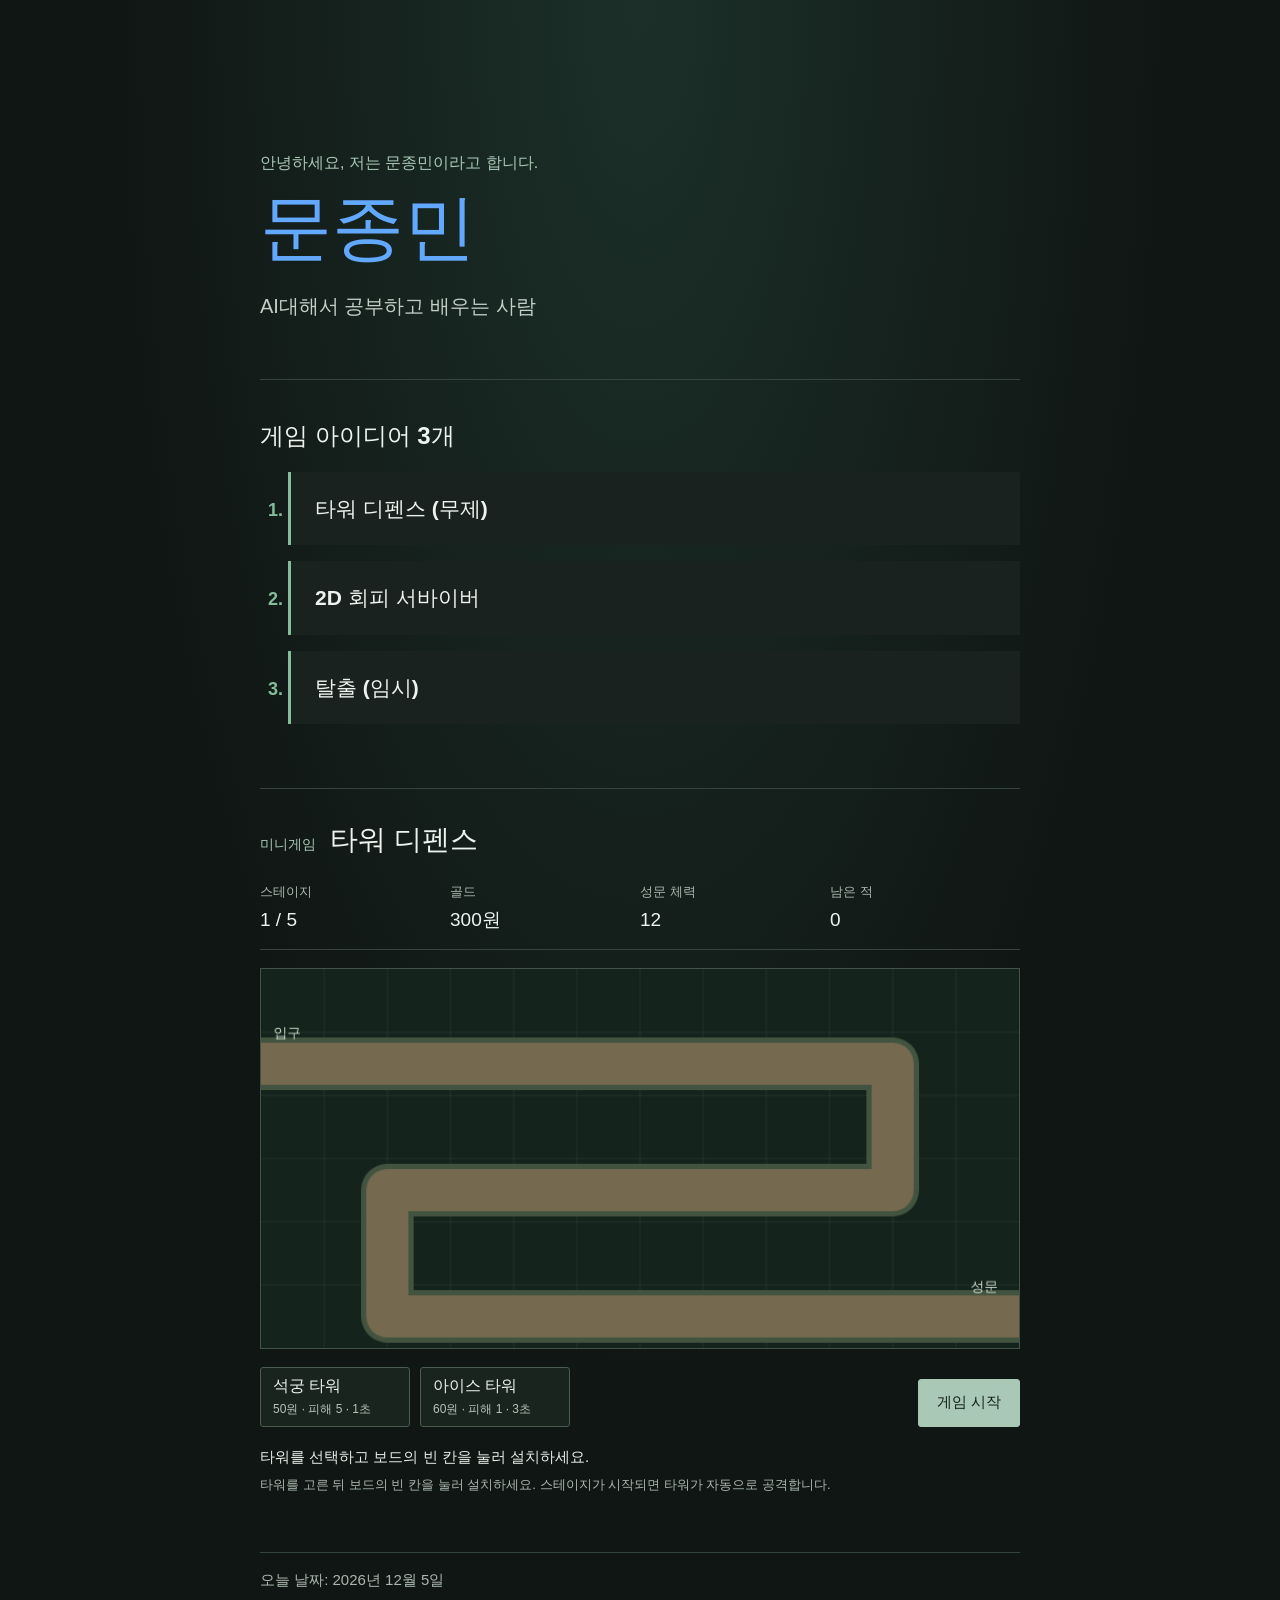
==== index.html @ 0490f5c3 "1장 자기소개 페이지 완성" ====
<!doctype html>
<html lang="ko">
  <head>
    <meta charset="UTF-8">
    <meta name="viewport" content="width=device-width, initial-scale=1.0">
    <meta name="theme-color" content="#101614">
    <title>문종민 | 자기소개</title>
    <link rel="stylesheet" href="style.css">
    <script src="script.js" defer></script>
  </head>
  <body>
    <main class="intro">
      <header class="intro__header">
        <p class="intro__eyebrow">안녕하세요, 저는 문종민이라고 합니다.</p>
        <h1 tabindex="0">문종민</h1>
        <p class="intro__summary" tabindex="0">AI대해서 공부하고 배우는 사람</p>
      </header>

      <section class="games" aria-labelledby="games-title">
        <h2 id="games-title">게임 아이디어 3개</h2>
        <ol class="idea-list">
          <li>
            <article class="game-idea" tabindex="0">
              <h3>타워 디펜스 (무제)</h3>
              <dl class="game-idea__details" aria-live="polite">
                <div class="game-idea__step" hidden>
                  <dt>한 줄 설명</dt>
                  <dd>몰려오는 적으로부터 타워를 지키는 것이 목표입니다.</dd>
                </div>
                <div class="game-idea__step" hidden>
                  <dt>플레이어가 하는 일</dt>
                  <dd>각 라운드에서 일정량의 골드를 획득하고, 골드를 사용해 적을 막습니다.</dd>
                </div>
                <div class="game-idea__step" hidden>
                  <dt>게임이 끝나는 조건</dt>
                  <dd>100개 스테이지를 모두 클리어하면 게임이 종료됩니다.</dd>
                </div>
              </dl>
            </article>
          </li>
          <li>
            <article class="game-idea" tabindex="0">
              <h3>2D 회피 서바이버</h3>
              <dl class="game-idea__details" aria-live="polite">
                <div class="game-idea__step" hidden>
                  <dt>한 줄 설명</dt>
                  <dd>마우스로 몰려오는 적을 피하고 포인트를 모아 스테이지에서 탈출하세요.</dd>
                </div>
                <div class="game-idea__step" hidden>
                  <dt>플레이어가 하는 일</dt>
                  <dd>스테이지를 클리어할수록 더 많은 몬스터가 등장합니다. 클리어 보상으로 재화를 얻고, 상점에서 플레이어를 강화하거나 적을 약화할 수 있습니다.</dd>
                </div>
                <div class="game-idea__step" hidden>
                  <dt>게임이 끝나는 조건</dt>
                  <dd>정해진 수 이상의 스테이지를 클리어하면 게임이 종료됩니다.</dd>
                </div>
              </dl>
            </article>
          </li>
          <li>
            <article class="game-idea" tabindex="0">
              <h3>탈출 (임시)</h3>
              <dl class="game-idea__details" aria-live="polite">
                <div class="game-idea__step" hidden>
                  <dt>한 줄 설명</dt>
                  <dd>지정된 장소에서 퀘스트를 진행하세요.</dd>
                </div>
                <div class="game-idea__step" hidden>
                  <dt>플레이어가 하는 일</dt>
                  <dd>정해진 장소로 이동해 미니게임 형태의 퀘스트를 수행하고, 탈출에 필요한 힌트를 얻습니다.</dd>
                </div>
                <div class="game-idea__step" hidden>
                  <dt>게임이 끝나는 조건</dt>
                  <dd>힌트를 바탕으로 정답을 찾아 탈출하면 게임이 종료됩니다.</dd>
                </div>
              </dl>
            </article>
          </li>
        </ol>
      </section>

      <section class="tower-defense" aria-labelledby="tower-defense-title">
        <header class="tower-defense__header">
          <p class="tower-defense__eyebrow">미니게임</p>
          <h2 id="tower-defense-title">타워 디펜스</h2>
        </header>

        <dl class="tower-defense__stats" aria-label="게임 상태">
          <div>
            <dt>스테이지</dt>
            <dd id="stage-value">1 / 5</dd>
          </div>
          <div>
            <dt>골드</dt>
            <dd><span id="gold-value">300</span>원</dd>
          </div>
          <div>
            <dt>성문 체력</dt>
            <dd id="health-value">12</dd>
          </div>
          <div>
            <dt>남은 적</dt>
            <dd id="enemy-value">0</dd>
          </div>
        </dl>

        <div class="tower-defense__board-wrap">
          <canvas id="tower-board" width="720" height="360" aria-label="타워를 배치하고 적을 막는 타워 디펜스 게임 보드">
            이 게임을 플레이하려면 캔버스를 지원하는 브라우저가 필요합니다.
          </canvas>
          <div class="tower-defense__overlay" id="game-overlay" hidden aria-live="polite">
            <p id="overlay-message"></p>
            <button class="tower-defense__button" id="overlay-restart" type="button" hidden>다시 시작</button>
          </div>
        </div>

        <div class="tower-defense__controls">
          <div class="tower-defense__tower-picker" aria-label="설치할 타워 선택">
            <button class="tower-defense__tower-button" type="button" data-tower="crossbow" aria-pressed="false">
              <span>석궁 타워</span>
              <small>50원 · 피해 5 · 1초</small>
            </button>
            <button class="tower-defense__tower-button" type="button" data-tower="ice" aria-pressed="false">
              <span>아이스 타워</span>
              <small>60원 · 피해 1 · 3초</small>
            </button>
          </div>
          <div class="tower-defense__actions">
            <button class="tower-defense__button tower-defense__button--primary" id="game-start" type="button">게임 시작</button>
            <button class="tower-defense__button" id="game-restart" type="button" hidden>다시 시작</button>
          </div>
        </div>

        <p class="tower-defense__status" id="game-status" role="status" aria-live="polite">타워를 선택하고 보드의 빈 칸을 눌러 설치하세요.</p>
        <p class="tower-defense__help">타워를 고른 뒤 보드의 빈 칸을 눌러 설치하세요. 스테이지가 시작되면 타워가 자동으로 공격합니다.</p>
      </section>

      <footer class="page-footer">
        <p>오늘 날짜: <time id="today-date"></time></p>
      </footer>
    </main>
  </body>
</html>
---- style.css ----
:root {
  color-scheme: dark;
  font-family: "Malgun Gothic", "Apple SD Gothic Neo", sans-serif;
  background: #101614;
  color: #edf3ee;
  font-synthesis: none;
  text-rendering: optimizeLegibility;
}

* {
  box-sizing: border-box;
}

body {
  min-width: 320px;
  min-height: 100vh;
  margin: 0;
  background: radial-gradient(ellipse at 50% 0%, #1c3029 0%, #101614 58%);
}

.intro {
  width: min(100% - 48px, 760px);
  margin: 0 auto;
  padding: clamp(88px, 17vh, 160px) 0 96px;
}

.intro__header {
  padding-bottom: 56px;
  border-bottom: 1px solid #35443d;
}

.intro__eyebrow {
  margin: 0 0 12px;
  color: #a9c8b6;
  font-size: 16px;
}

h1 {
  margin: 0;
  color: #63a8ff;
  font-size: 72px;
  line-height: 1.15;
  overflow-wrap: anywhere;
  cursor: pointer;
  transition: color 160ms ease;
}

h1.is-glitching {
  color: #ffffff;
  animation: text-noise 80ms steps(2, end) infinite;
}

.intro__summary {
  margin: 20px 0 0;
  color: #c2cec6;
  font-size: 20px;
  line-height: 1.7;
  cursor: pointer;
}

.intro__summary.is-glitching {
  animation: text-noise 80ms steps(2, end) infinite;
}

@keyframes text-noise {
  0% {
    text-shadow: 2px 0 #ff5470, -2px 0 #54d9ff;
  }

  50% {
    text-shadow: -2px 0 #ff5470, 2px 0 #54d9ff;
  }

  100% {
    text-shadow: 1px 1px #ff5470, -1px -1px #54d9ff;
  }
}

.games {
  padding-top: 40px;
}

.games h2 {
  margin: 0 0 20px;
  font-size: 24px;
}

.idea-list {
  display: grid;
  gap: 16px;
  margin: 0;
  padding-left: 28px;
}

.idea-list > li::marker {
  color: #83bd9a;
  font-size: 18px;
  font-weight: 700;
}

.game-idea {
  padding: 22px 24px;
  border-left: 3px solid #83bd9a;
  background: #19221e;
  cursor: pointer;
}

.game-idea:focus-visible {
  outline: 2px solid #83bd9a;
  outline-offset: 3px;
}

.game-idea h3 {
  margin: 0;
  color: #edf3ee;
  font-size: 21px;
  line-height: 1.4;
  overflow-wrap: anywhere;
}

.game-idea.is-glitching h3 {
  animation: text-noise 80ms steps(2, end) infinite;
}

.game-idea__details {
  display: none;
  gap: 14px;
  margin: 0;
}

.game-idea.is-active .game-idea__details {
  display: grid;
  margin-top: 20px;
}

.game-idea__details div {
  display: grid;
  grid-template-columns: 150px minmax(0, 1fr);
  gap: 16px;
  padding-top: 14px;
  border-top: 1px solid #35443d;
}

.game-idea__details .game-idea__step[hidden] {
  display: none;
}

.game-idea__details dt {
  color: #a9c8b6;
  font-size: 15px;
  font-weight: 700;
  line-height: 1.6;
}

.game-idea__details dd {
  margin: 0;
  color: #c2cec6;
  font-size: 16px;
  line-height: 1.7;
  overflow-wrap: anywhere;
}

.tower-defense {
  margin-top: 64px;
  padding-top: 32px;
  border-top: 1px solid #35443d;
}

.tower-defense__header {
  display: flex;
  align-items: baseline;
  gap: 14px;
}

.tower-defense__eyebrow {
  margin: 0;
  color: #a9c8b6;
  font-size: 14px;
}

.tower-defense__header h2 {
  margin: 0;
  color: #edf3ee;
  font-size: 28px;
}

.tower-defense__stats {
  display: grid;
  grid-template-columns: repeat(4, minmax(0, 1fr));
  margin: 24px 0 18px;
  padding: 0 0 16px;
  border-bottom: 1px solid #35443d;
}

.tower-defense__stats > div {
  display: grid;
  gap: 6px;
}

.tower-defense__stats dt {
  color: #a9b7ae;
  font-size: 13px;
}

.tower-defense__stats dd {
  margin: 0;
  color: #edf3ee;
  font-size: 19px;
  font-variant-numeric: tabular-nums;
}

.tower-defense__board-wrap {
  position: relative;
  overflow: hidden;
  border: 1px solid #425347;
  background: #14231c;
}

#tower-board {
  display: block;
  width: 100%;
  height: auto;
  aspect-ratio: 2 / 1;
  cursor: crosshair;
  touch-action: manipulation;
}

.tower-defense__overlay {
  position: absolute;
  inset: 0;
  display: grid;
  align-content: center;
  justify-items: center;
  gap: 16px;
  padding: 24px;
  background: rgb(10 17 13 / 86%);
  text-align: center;
}

.tower-defense__overlay[hidden] {
  display: none;
}

.tower-defense__overlay p {
  max-width: 28em;
  margin: 0;
  color: #edf3ee;
  font-size: 22px;
  line-height: 1.6;
}

.tower-defense__controls {
  display: flex;
  align-items: end;
  justify-content: space-between;
  gap: 16px;
  margin-top: 18px;
}

.tower-defense__tower-picker,
.tower-defense__actions {
  display: flex;
  flex-wrap: wrap;
  gap: 10px;
}

.tower-defense__tower-button,
.tower-defense__button {
  min-height: 48px;
  border: 1px solid #4a5b50;
  border-radius: 3px;
  background: #19241e;
  color: #edf3ee;
  font: inherit;
  cursor: pointer;
}

.tower-defense__tower-button {
  display: grid;
  justify-items: start;
  gap: 4px;
  min-width: 150px;
  padding: 8px 12px;
  text-align: left;
}

.tower-defense__tower-button small {
  color: #b5c4ba;
  font-size: 12px;
}

.tower-defense__tower-button:hover,
.tower-defense__button:hover:not(:disabled) {
  border-color: #a9c8b6;
}

.tower-defense__tower-button[aria-pressed="true"] {
  border-color: #f1c76b;
  background: #293024;
}

.tower-defense__button {
  padding: 10px 18px;
  font-size: 15px;
  font-weight: 700;
}

.tower-defense__button--primary {
  border-color: #a9c8b6;
  background: #a9c8b6;
  color: #14211a;
}

.tower-defense__button:disabled,
.tower-defense__tower-button:disabled {
  cursor: not-allowed;
  opacity: 0.55;
}

.tower-defense__button:focus-visible,
.tower-defense__tower-button:focus-visible {
  outline: 2px solid #f1c76b;
  outline-offset: 3px;
}

.tower-defense__status {
  min-height: 1.6em;
  margin: 18px 0 0;
  color: #e6eee8;
  font-size: 15px;
  line-height: 1.6;
}

.tower-defense__help {
  margin: 6px 0 0;
  color: #a9b7ae;
  font-size: 13px;
  line-height: 1.6;
}

.page-footer {
  margin-top: 56px;
  padding-top: 18px;
  border-top: 1px solid #35443d;
  color: #a9b7ae;
  font-size: 15px;
}

.page-footer p {
  margin: 0;
}

@media (max-width: 480px) {
  .intro {
    width: min(100% - 40px, 760px);
    padding-top: 88px;
  }

  .intro__header {
    padding-bottom: 40px;
  }

  h1 {
    font-size: 48px;
  }

  .intro__summary {
    font-size: 18px;
  }

  .idea-list {
    padding-left: 24px;
  }

  .game-idea {
    padding: 18px 16px;
  }

  .game-idea__details div {
    grid-template-columns: 1fr;
    gap: 4px;
  }

  .tower-defense__header {
    align-items: start;
    flex-direction: column;
    gap: 6px;
  }

  .tower-defense__stats {
    grid-template-columns: repeat(2, minmax(0, 1fr));
    row-gap: 16px;
  }

  .tower-defense__controls {
    align-items: stretch;
    flex-direction: column;
  }

  .tower-defense__tower-picker {
    display: grid;
    grid-template-columns: repeat(2, minmax(0, 1fr));
  }

  .tower-defense__tower-button {
    min-width: 0;
    width: 100%;
  }

  .tower-defense__actions,
  .tower-defense__actions .tower-defense__button {
    width: 100%;
  }
}
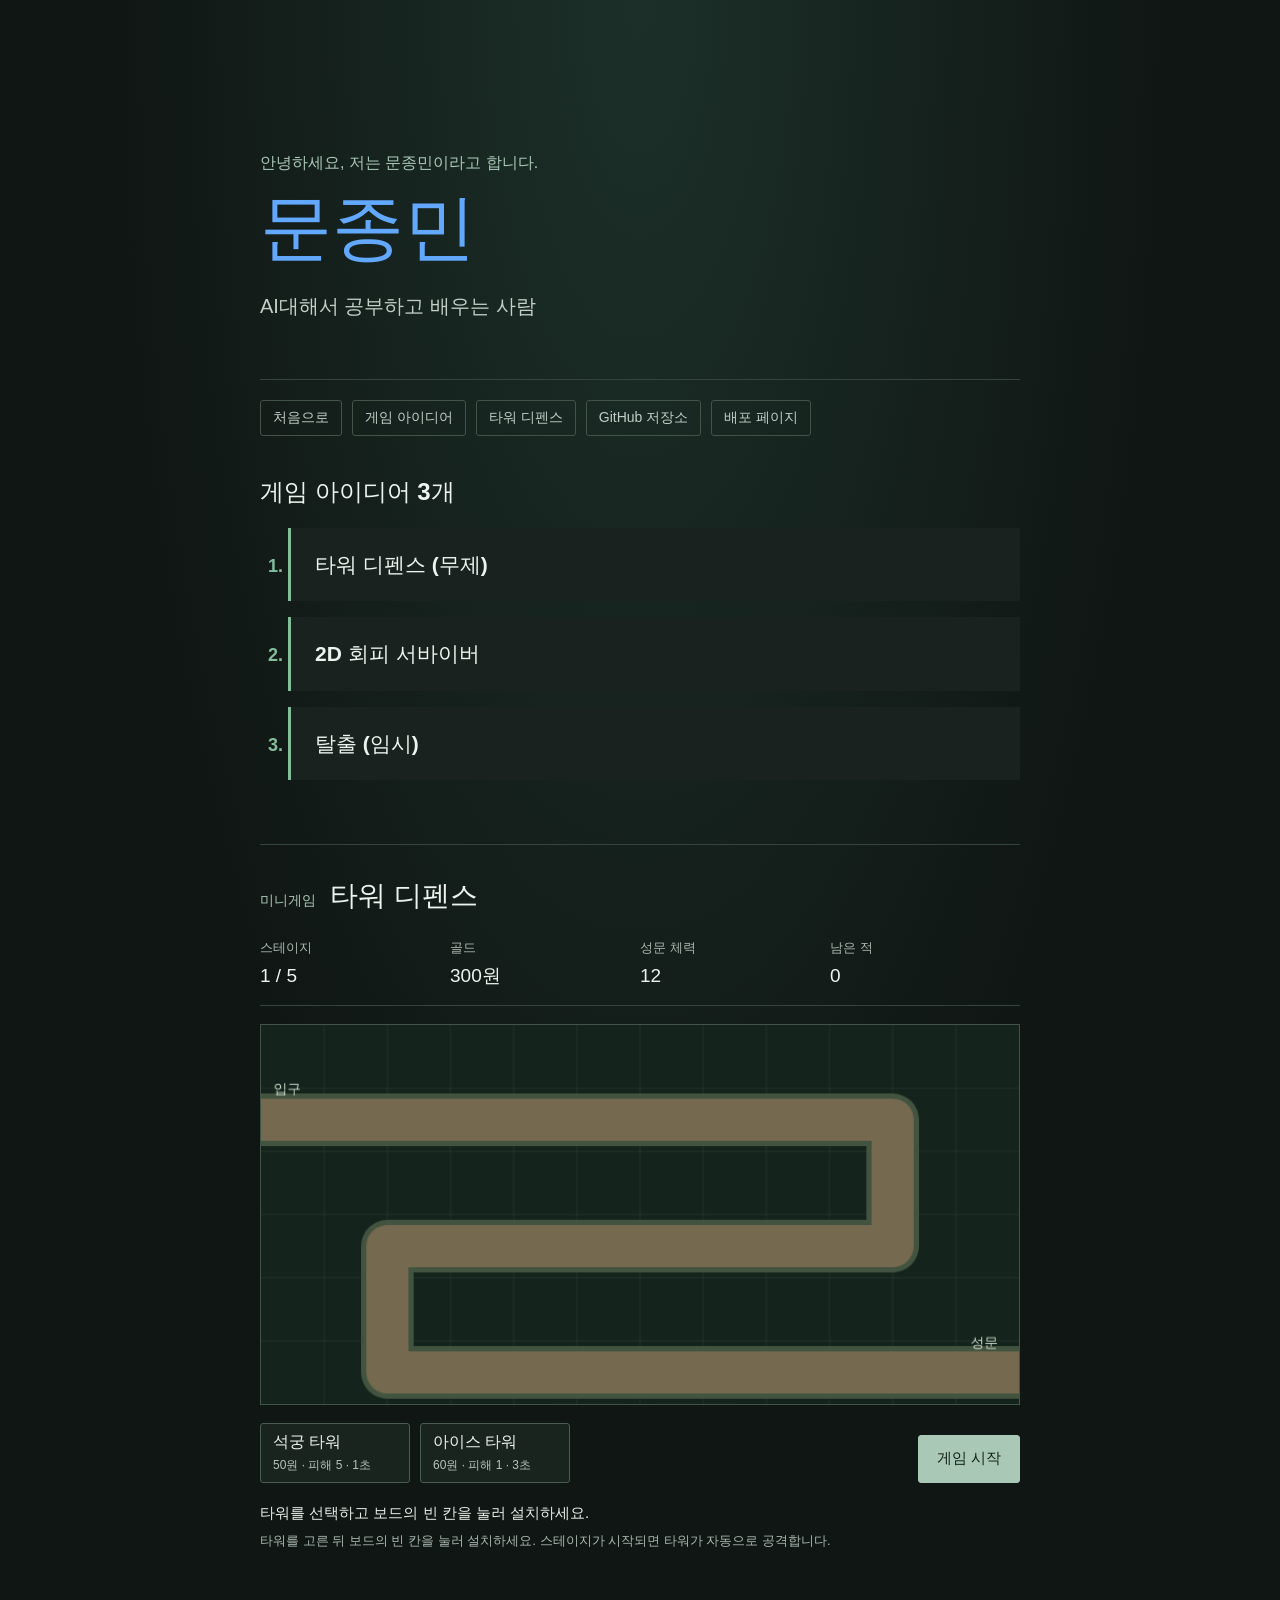
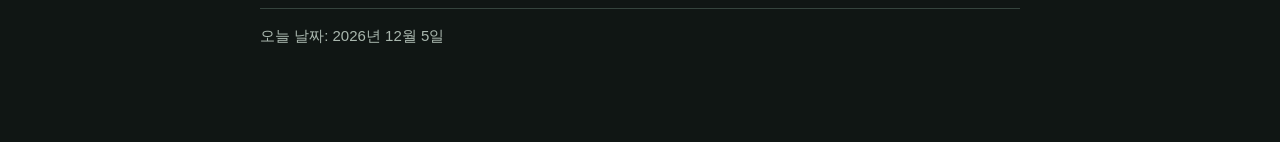
==== commit a8a05ba2: "Add GitHub Pages deployment links Co-authored-by: Copilot <223556219+Copilot@users.noreply.github.co" ====
--- a/index.html
+++ b/index.html
@@ -9,14 +9,22 @@
     <script src="script.js" defer></script>
   </head>
   <body>
-    <main class="intro">
+    <main class="intro" id="top">
       <header class="intro__header">
         <p class="intro__eyebrow">안녕하세요, 저는 문종민이라고 합니다.</p>
         <h1 tabindex="0">문종민</h1>
         <p class="intro__summary" tabindex="0">AI대해서 공부하고 배우는 사람</p>
       </header>
 
-      <section class="games" aria-labelledby="games-title">
+      <nav class="site-nav" aria-label="페이지 메뉴">
+        <a href="#top">처음으로</a>
+        <a href="#games">게임 아이디어</a>
+        <a href="#tower-defense">타워 디펜스</a>
+        <a href="https://github.com/djehx/1-------------">GitHub 저장소</a>
+        <a href="https://djehx.github.io/1-------------/">배포 페이지</a>
+      </nav>
+
+      <section class="games" id="games" aria-labelledby="games-title">
         <h2 id="games-title">게임 아이디어 3개</h2>
         <ol class="idea-list">
           <li>
@@ -79,7 +87,7 @@
         </ol>
       </section>
 
-      <section class="tower-defense" aria-labelledby="tower-defense-title">
+      <section class="tower-defense" id="tower-defense" aria-labelledby="tower-defense-title">
         <header class="tower-defense__header">
           <p class="tower-defense__eyebrow">미니게임</p>
           <h2 id="tower-defense-title">타워 디펜스</h2>
--- a/style.css
+++ b/style.css
@@ -60,6 +60,33 @@
 
 .intro__summary.is-glitching {
   animation: text-noise 80ms steps(2, end) infinite;
+}
+
+.site-nav {
+  display: flex;
+  flex-wrap: wrap;
+  gap: 10px;
+  margin-top: 20px;
+}
+
+.site-nav a {
+  padding: 8px 12px;
+  border: 1px solid #425347;
+  border-radius: 3px;
+  color: #c2cec6;
+  font-size: 14px;
+  text-decoration: none;
+}
+
+.site-nav a:hover,
+.site-nav a:focus-visible {
+  border-color: #a9c8b6;
+  color: #edf3ee;
+}
+
+.site-nav a:focus-visible {
+  outline: 2px solid #f1c76b;
+  outline-offset: 3px;
 }
 
 @keyframes text-noise {
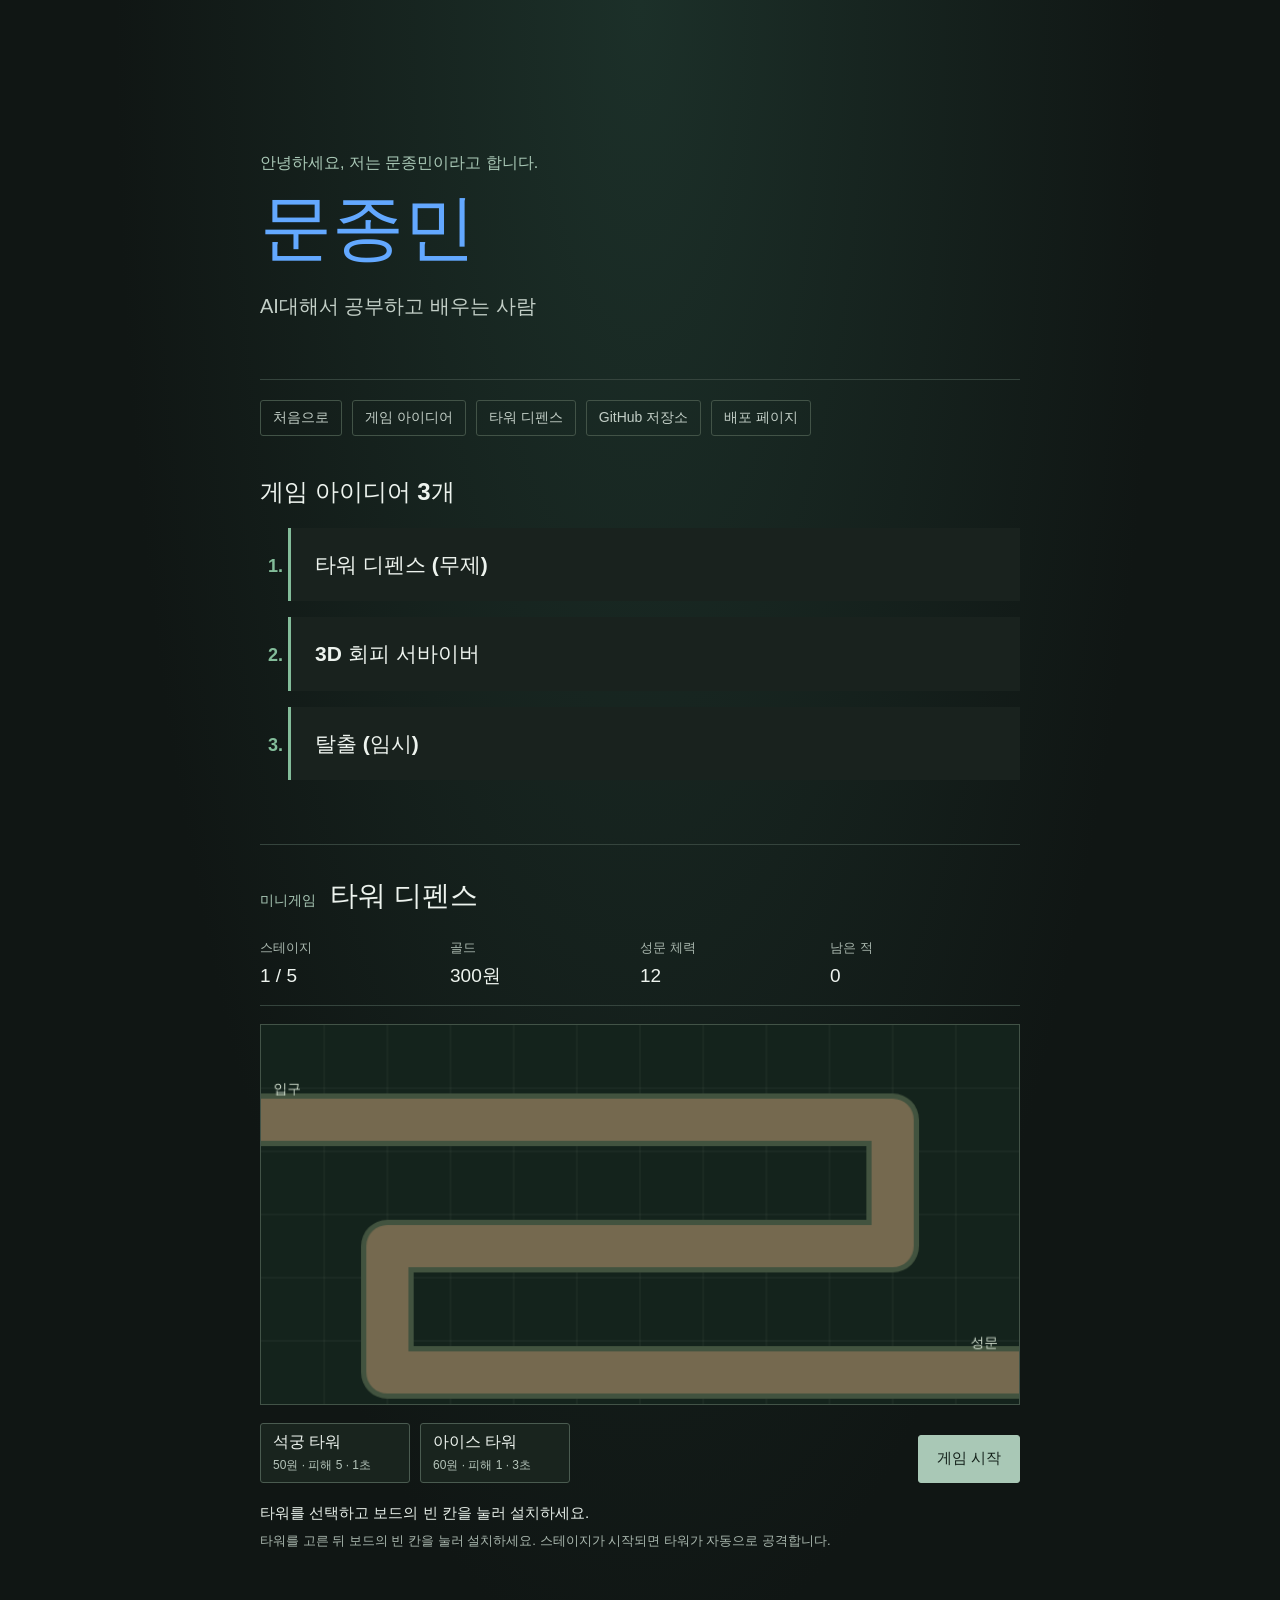
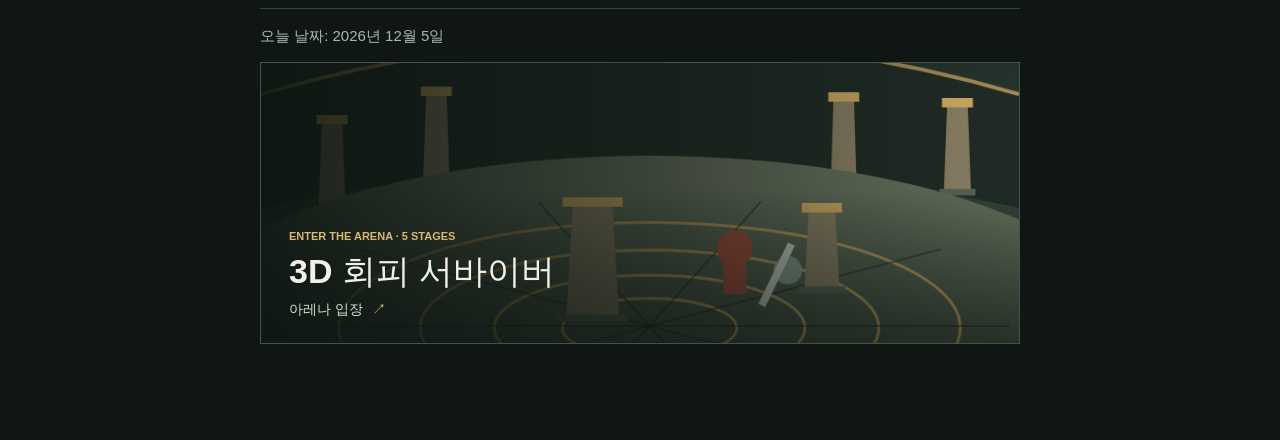
==== commit 3a28a7aa: "https://github.com/djehx/1-------------.git" ====
--- a/index.html
+++ b/index.html
@@ -48,19 +48,19 @@
           </li>
           <li>
             <article class="game-idea" tabindex="0">
-              <h3>2D 회피 서바이버</h3>
+              <h3>3D 회피 서바이버</h3>
               <dl class="game-idea__details" aria-live="polite">
                 <div class="game-idea__step" hidden>
                   <dt>한 줄 설명</dt>
-                  <dd>마우스로 몰려오는 적을 피하고 포인트를 모아 스테이지에서 탈출하세요.</dd>
+                  <dd>콜로세움에서 몰려오는 적을 피하고 검으로 쓰러뜨리며 5개 스테이지를 돌파하세요.</dd>
                 </div>
                 <div class="game-idea__step" hidden>
                   <dt>플레이어가 하는 일</dt>
-                  <dd>스테이지를 클리어할수록 더 많은 몬스터가 등장합니다. 클리어 보상으로 재화를 얻고, 상점에서 플레이어를 강화하거나 적을 약화할 수 있습니다.</dd>
+                  <dd>WASD로 이동하고 마우스로 조준해 검을 휘두르세요. Shift 도약과 스페이스 2단 점프로 공격을 피하고, 클리어 보상으로 상점에서 강화나 적 약화를 선택하세요.</dd>
                 </div>
                 <div class="game-idea__step" hidden>
                   <dt>게임이 끝나는 조건</dt>
-                  <dd>정해진 수 이상의 스테이지를 클리어하면 게임이 종료됩니다.</dd>
+                  <dd>5개 스테이지를 모두 클리어하면 게임이 종료됩니다.</dd>
                 </div>
               </dl>
             </article>
@@ -145,6 +145,14 @@
 
       <footer class="page-footer">
         <p>오늘 날짜: <time id="today-date"></time></p>
+        <a class="survivor-portal" href="survivor.html" aria-label="3D 회피 서바이버 게임 시작">
+          <canvas id="game" width="800" height="600" aria-hidden="true"></canvas>
+          <span class="survivor-portal__copy">
+            <span class="survivor-portal__eyebrow">ENTER THE ARENA · 5 STAGES</span>
+            <strong>3D 회피 서바이버</strong>
+            <span class="survivor-portal__action">아레나 입장 <span aria-hidden="true">↗</span></span>
+          </span>
+        </a>
       </footer>
     </main>
   </body>
--- a/style.css
+++ b/style.css
@@ -252,6 +252,72 @@
   touch-action: manipulation;
 }
 
+#game {
+  display: block;
+  width: 100%;
+  height: clamp(210px, 30vw, 280px);
+  object-fit: cover;
+  transition: transform 240ms ease;
+}
+
+.survivor-portal {
+  position: relative;
+  display: block;
+  margin-top: 16px;
+  overflow: hidden;
+  border: 1px solid #425347;
+  background: #14231c;
+  color: #f2f0e6;
+  text-decoration: none;
+}
+
+.survivor-portal::after {
+  position: absolute;
+  inset: 0;
+  background: linear-gradient(90deg, rgb(12 20 16 / 90%), rgb(12 20 16 / 48%) 52%, transparent), linear-gradient(0deg, rgb(12 20 16 / 50%), transparent 55%);
+  content: "";
+}
+
+.survivor-portal:hover #game {
+  transform: scale(1.025);
+}
+
+.survivor-portal:focus-visible {
+  outline: 2px solid #f1c76b;
+  outline-offset: 4px;
+}
+
+.survivor-portal__copy {
+  position: absolute;
+  z-index: 1;
+  inset: auto 28px 24px;
+  display: grid;
+  justify-items: start;
+  gap: 9px;
+}
+
+.survivor-portal__eyebrow {
+  color: #d8b96e;
+  font-size: 11px;
+  font-weight: 700;
+}
+
+.survivor-portal__copy strong {
+  color: #f2f0e6;
+  font-size: clamp(24px, 5vw, 34px);
+  line-height: 1.2;
+}
+
+.survivor-portal__action {
+  color: #d4ddd3;
+  font-size: 14px;
+}
+
+.survivor-portal__action span {
+  padding-left: 5px;
+  color: #e7c47e;
+}
+
 .tower-defense__overlay {
   position: absolute;
   inset: 0;
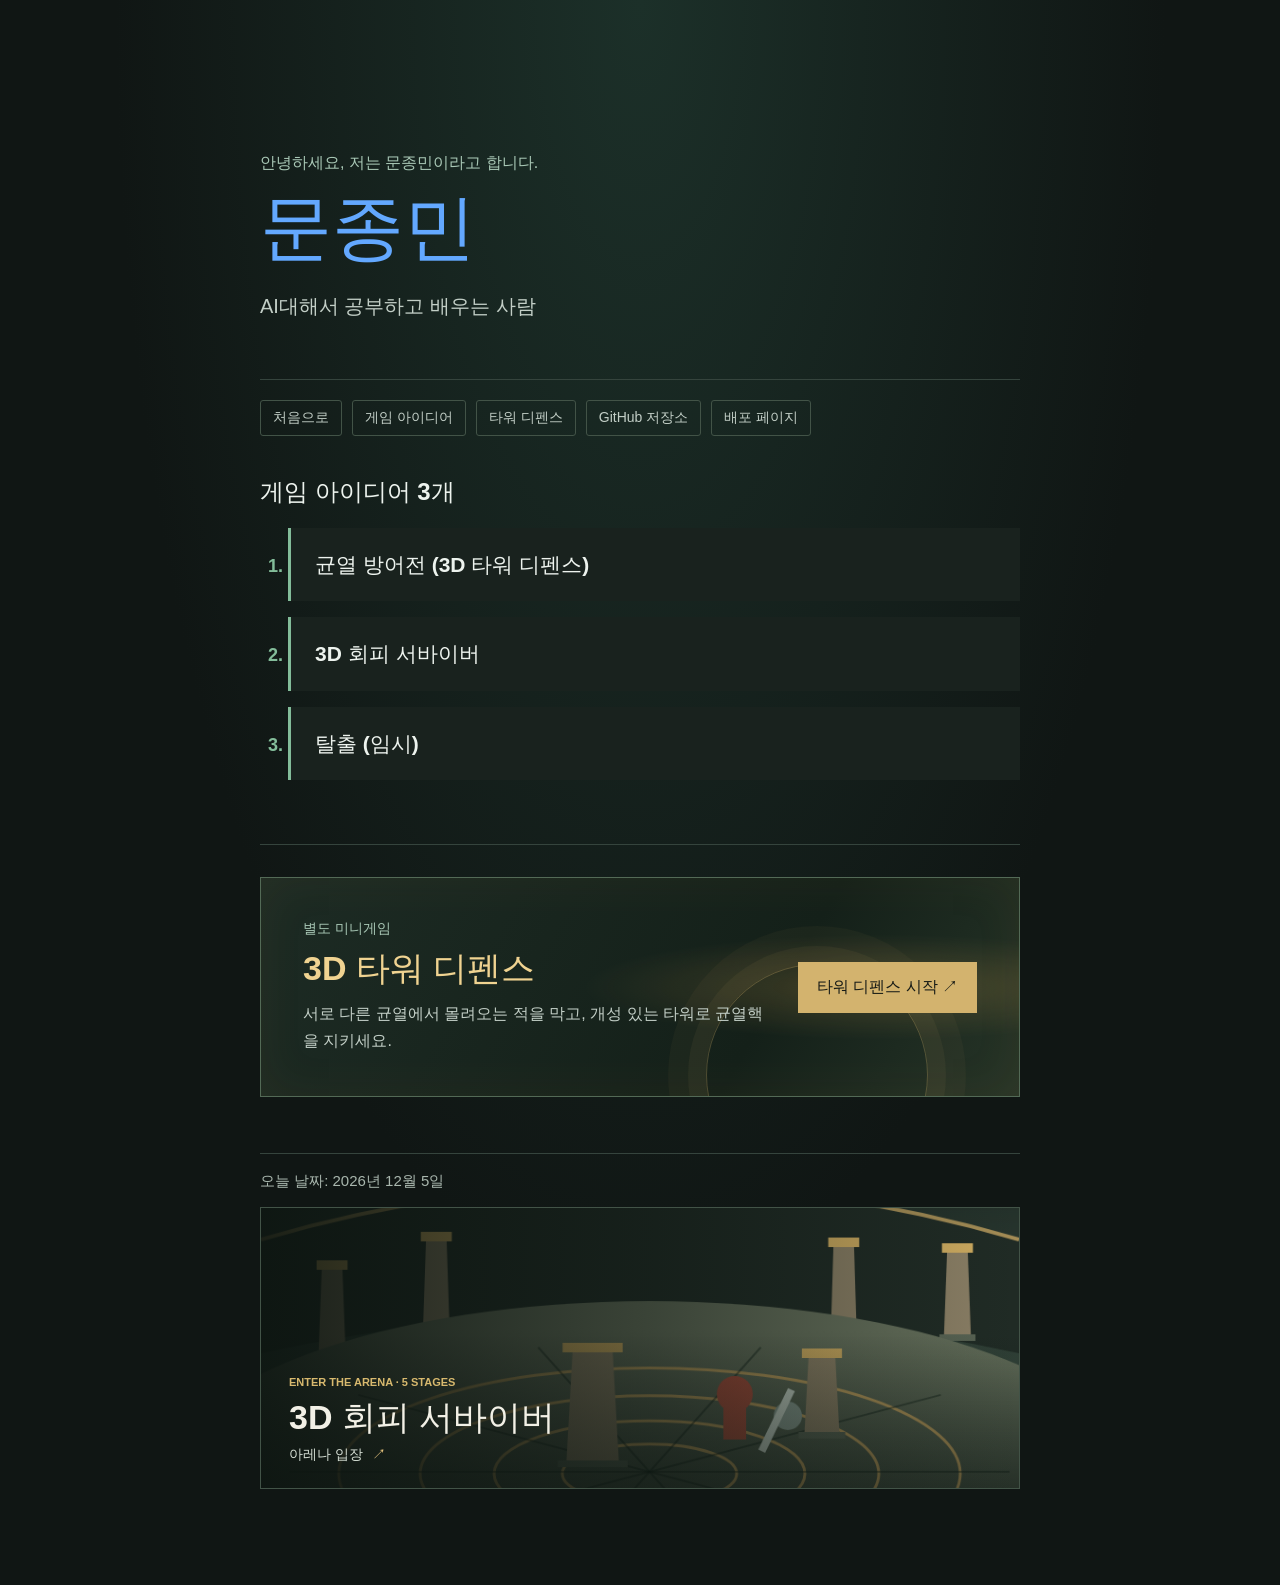
==== commit 63a4dce3: "https://github.com/djehx/1-------------.git" ====
--- a/index.html
+++ b/index.html
@@ -29,19 +29,19 @@
         <ol class="idea-list">
           <li>
             <article class="game-idea" tabindex="0">
-              <h3>타워 디펜스 (무제)</h3>
+              <h3>균열 방어전 (3D 타워 디펜스)</h3>
               <dl class="game-idea__details" aria-live="polite">
                 <div class="game-idea__step" hidden>
                   <dt>한 줄 설명</dt>
-                  <dd>몰려오는 적으로부터 타워를 지키는 것이 목표입니다.</dd>
+                  <dd>서로 다른 균열에서 몰려오는 적을 막고 균열핵을 지키는 것이 목표입니다.</dd>
                 </div>
                 <div class="game-idea__step" hidden>
                   <dt>플레이어가 하는 일</dt>
-                  <dd>각 라운드에서 일정량의 골드를 획득하고, 골드를 사용해 적을 막습니다.</dd>
+                  <dd>골드로 공격·빙결·번개 타워를 배치하고 강화해 늘어나는 적 출현 지점을 방어합니다.</dd>
                 </div>
                 <div class="game-idea__step" hidden>
                   <dt>게임이 끝나는 조건</dt>
-                  <dd>100개 스테이지를 모두 클리어하면 게임이 종료됩니다.</dd>
+                  <dd>다섯 스테이지를 모두 막아내면 게임이 종료됩니다.</dd>
                 </div>
               </dl>
             </article>
@@ -88,59 +88,16 @@
       </section>
 
       <section class="tower-defense" id="tower-defense" aria-labelledby="tower-defense-title">
-        <header class="tower-defense__header">
-          <p class="tower-defense__eyebrow">미니게임</p>
-          <h2 id="tower-defense-title">타워 디펜스</h2>
-        </header>
-
-        <dl class="tower-defense__stats" aria-label="게임 상태">
-          <div>
-            <dt>스테이지</dt>
-            <dd id="stage-value">1 / 5</dd>
+        <div class="tower-defense-portal">
+          <div class="tower-defense-portal__copy">
+            <p class="tower-defense__eyebrow">별도 미니게임</p>
+            <h2 id="tower-defense-title">3D 타워 디펜스</h2>
+            <p>서로 다른 균열에서 몰려오는 적을 막고, 개성 있는 타워로 균열핵을 지키세요.</p>
           </div>
-          <div>
-            <dt>골드</dt>
-            <dd><span id="gold-value">300</span>원</dd>
-          </div>
-          <div>
-            <dt>성문 체력</dt>
-            <dd id="health-value">12</dd>
-          </div>
-          <div>
-            <dt>남은 적</dt>
-            <dd id="enemy-value">0</dd>
-          </div>
-        </dl>
-
-        <div class="tower-defense__board-wrap">
-          <canvas id="tower-board" width="720" height="360" aria-label="타워를 배치하고 적을 막는 타워 디펜스 게임 보드">
-            이 게임을 플레이하려면 캔버스를 지원하는 브라우저가 필요합니다.
-          </canvas>
-          <div class="tower-defense__overlay" id="game-overlay" hidden aria-live="polite">
-            <p id="overlay-message"></p>
-            <button class="tower-defense__button" id="overlay-restart" type="button" hidden>다시 시작</button>
-          </div>
+          <a class="tower-defense-portal__link" href="tower-defense.html">
+            타워 디펜스 시작 <span aria-hidden="true">↗</span>
+          </a>
         </div>
-
-        <div class="tower-defense__controls">
-          <div class="tower-defense__tower-picker" aria-label="설치할 타워 선택">
-            <button class="tower-defense__tower-button" type="button" data-tower="crossbow" aria-pressed="false">
-              <span>석궁 타워</span>
-              <small>50원 · 피해 5 · 1초</small>
-            </button>
-            <button class="tower-defense__tower-button" type="button" data-tower="ice" aria-pressed="false">
-              <span>아이스 타워</span>
-              <small>60원 · 피해 1 · 3초</small>
-            </button>
-          </div>
-          <div class="tower-defense__actions">
-            <button class="tower-defense__button tower-defense__button--primary" id="game-start" type="button">게임 시작</button>
-            <button class="tower-defense__button" id="game-restart" type="button" hidden>다시 시작</button>
-          </div>
-        </div>
-
-        <p class="tower-defense__status" id="game-status" role="status" aria-live="polite">타워를 선택하고 보드의 빈 칸을 눌러 설치하세요.</p>
-        <p class="tower-defense__help">타워를 고른 뒤 보드의 빈 칸을 눌러 설치하세요. 스테이지가 시작되면 타워가 자동으로 공격합니다.</p>
       </section>
 
       <footer class="page-footer">
--- a/style.css
+++ b/style.css
@@ -193,63 +193,10 @@
   border-top: 1px solid #35443d;
 }
 
-.tower-defense__header {
-  display: flex;
-  align-items: baseline;
-  gap: 14px;
-}
-
 .tower-defense__eyebrow {
   margin: 0;
   color: #a9c8b6;
   font-size: 14px;
-}
-
-.tower-defense__header h2 {
-  margin: 0;
-  color: #edf3ee;
-  font-size: 28px;
-}
-
-.tower-defense__stats {
-  display: grid;
-  grid-template-columns: repeat(4, minmax(0, 1fr));
-  margin: 24px 0 18px;
-  padding: 0 0 16px;
-  border-bottom: 1px solid #35443d;
-}
-
-.tower-defense__stats > div {
-  display: grid;
-  gap: 6px;
-}
-
-.tower-defense__stats dt {
-  color: #a9b7ae;
-  font-size: 13px;
-}
-
-.tower-defense__stats dd {
-  margin: 0;
-  color: #edf3ee;
-  font-size: 19px;
-  font-variant-numeric: tabular-nums;
-}
-
-.tower-defense__board-wrap {
-  position: relative;
-  overflow: hidden;
-  border: 1px solid #425347;
-  background: #14231c;
-}
-
-#tower-board {
-  display: block;
-  width: 100%;
-  height: auto;
-  aspect-ratio: 2 / 1;
-  cursor: crosshair;
-  touch-action: manipulation;
 }
 
 #game {
@@ -318,117 +265,72 @@
   color: #e7c47e;
 }
 
-.tower-defense__overlay {
+.tower-defense-portal {
+  position: relative;
+  display: flex;
+  align-items: center;
+  justify-content: space-between;
+  gap: 24px;
+  overflow: hidden;
+  padding: clamp(24px, 5vw, 42px);
+  border: 1px solid #536a56;
+  background:
+    radial-gradient(ellipse at 82% 50%, rgb(226 172 82 / 22%), transparent 34%),
+    linear-gradient(120deg, #1d2b24, #142019 66%, #263427);
+  box-shadow: inset 0 0 48px rgb(179 134 63 / 7%);
+}
+
+.tower-defense-portal::after {
   position: absolute;
-  inset: 0;
-  display: grid;
-  align-content: center;
-  justify-items: center;
-  gap: 16px;
-  padding: 24px;
-  background: rgb(10 17 13 / 86%);
-  text-align: center;
-}
-
-.tower-defense__overlay[hidden] {
-  display: none;
-}
-
-.tower-defense__overlay p {
-  max-width: 28em;
-  margin: 0;
-  color: #edf3ee;
-  font-size: 22px;
-  line-height: 1.6;
-}
-
-.tower-defense__controls {
-  display: flex;
-  align-items: end;
-  justify-content: space-between;
-  gap: 16px;
-  margin-top: 18px;
-}
-
-.tower-defense__tower-picker,
-.tower-defense__actions {
-  display: flex;
-  flex-wrap: wrap;
-  gap: 10px;
-}
-
-.tower-defense__tower-button,
-.tower-defense__button {
-  min-height: 48px;
-  border: 1px solid #4a5b50;
-  border-radius: 3px;
-  background: #19241e;
-  color: #edf3ee;
-  font: inherit;
-  cursor: pointer;
-}
-
-.tower-defense__tower-button {
-  display: grid;
-  justify-items: start;
-  gap: 4px;
-  min-width: 150px;
-  padding: 8px 12px;
-  text-align: left;
-}
-
-.tower-defense__tower-button small {
-  color: #b5c4ba;
-  font-size: 12px;
-}
-
-.tower-defense__tower-button:hover,
-.tower-defense__button:hover:not(:disabled) {
-  border-color: #a9c8b6;
-}
-
-.tower-defense__tower-button[aria-pressed="true"] {
-  border-color: #f1c76b;
-  background: #293024;
-}
-
-.tower-defense__button {
-  padding: 10px 18px;
-  font-size: 15px;
-  font-weight: 700;
-}
-
-.tower-defense__button--primary {
-  border-color: #a9c8b6;
-  background: #a9c8b6;
-  color: #14211a;
-}
-
-.tower-defense__button:disabled,
-.tower-defense__tower-button:disabled {
-  cursor: not-allowed;
-  opacity: 0.55;
-}
-
-.tower-defense__button:focus-visible,
-.tower-defense__tower-button:focus-visible {
-  outline: 2px solid #f1c76b;
+  right: 12%;
+  bottom: -90px;
+  width: 220px;
+  height: 220px;
+  border: 1px solid rgb(222 186 112 / 28%);
+  border-radius: 50%;
+  box-shadow: 0 0 0 18px rgb(222 186 112 / 5%), 0 0 0 38px rgb(222 186 112 / 4%);
+  content: "";
+  pointer-events: none;
+}
+
+.tower-defense-portal__copy {
+  position: relative;
+  z-index: 1;
+}
+
+.tower-defense-portal__copy h2 {
+  margin: 8px 0;
+  color: #f0d391;
+  font-size: clamp(24px, 4vw, 34px);
+}
+
+.tower-defense-portal__copy p:last-child {
+  margin: 0;
+  color: #c2cec6;
+  line-height: 1.7;
+}
+
+.tower-defense-portal__link {
+  position: relative;
+  z-index: 1;
+  flex: 0 0 auto;
+  padding: 14px 18px;
+  border: 1px solid #d3b36e;
+  background: #d3b36e;
+  color: #171b16;
+  font-weight: 800;
+  text-decoration: none;
+  transition: background-color 140ms ease, transform 140ms ease;
+}
+
+.tower-defense-portal__link:hover {
+  transform: translateY(-2px);
+  background: #f0d391;
+}
+
+.tower-defense-portal__link:focus-visible {
+  outline: 2px solid #f1e7c7;
   outline-offset: 3px;
-}
-
-.tower-defense__status {
-  min-height: 1.6em;
-  margin: 18px 0 0;
-  color: #e6eee8;
-  font-size: 15px;
-  line-height: 1.6;
-}
-
-.tower-defense__help {
-  margin: 6px 0 0;
-  color: #a9b7ae;
-  font-size: 13px;
-  line-height: 1.6;
 }
 
 .page-footer {
@@ -474,34 +376,9 @@
     gap: 4px;
   }
 
-  .tower-defense__header {
-    align-items: start;
+  .tower-defense-portal {
+    align-items: flex-start;
     flex-direction: column;
-    gap: 6px;
-  }
-
-  .tower-defense__stats {
-    grid-template-columns: repeat(2, minmax(0, 1fr));
-    row-gap: 16px;
-  }
-
-  .tower-defense__controls {
-    align-items: stretch;
-    flex-direction: column;
-  }
-
-  .tower-defense__tower-picker {
-    display: grid;
-    grid-template-columns: repeat(2, minmax(0, 1fr));
-  }
-
-  .tower-defense__tower-button {
-    min-width: 0;
-    width: 100%;
-  }
-
-  .tower-defense__actions,
-  .tower-defense__actions .tower-defense__button {
-    width: 100%;
-  }
+  }
+
 }
